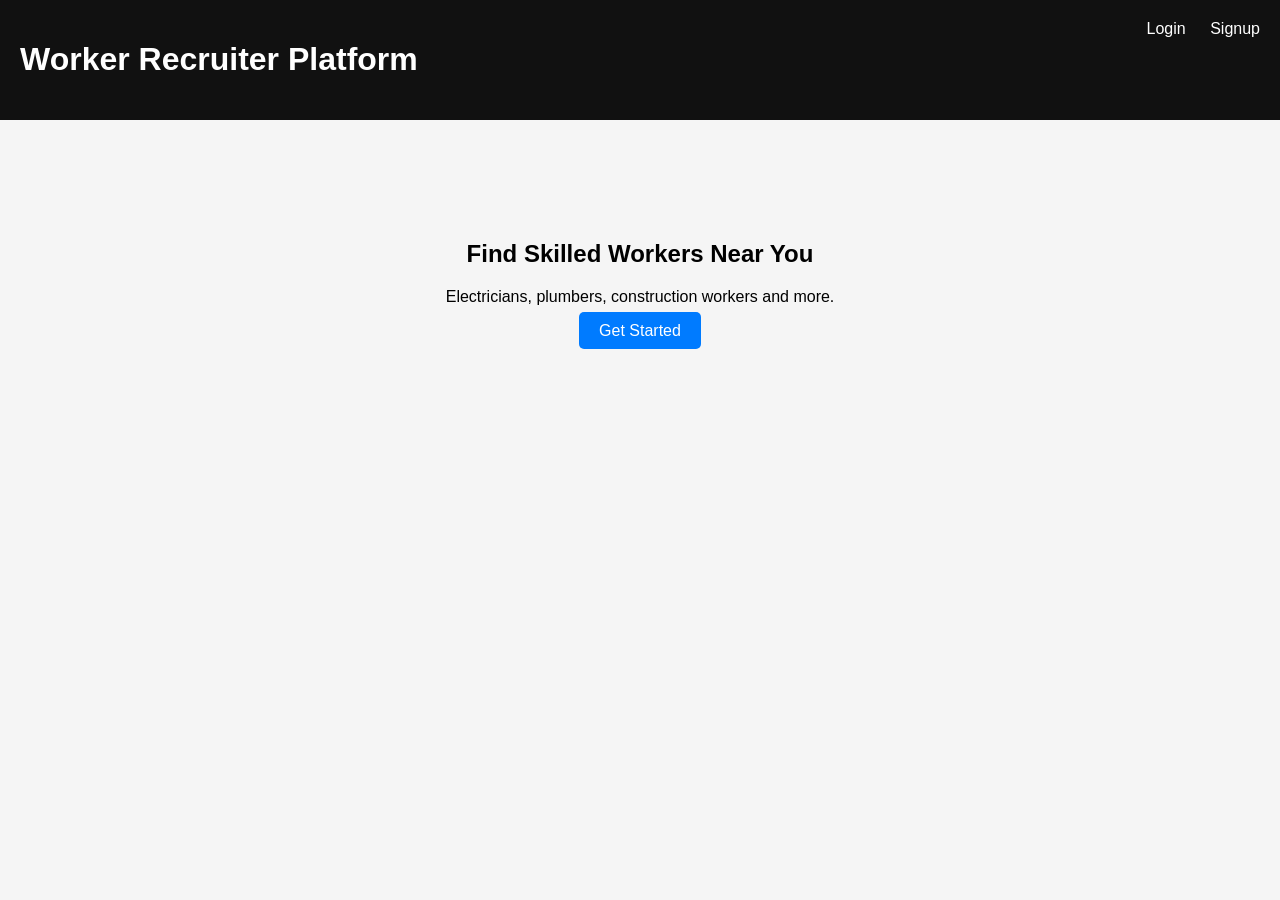
==== templates/index.html @ e12a8c3a "Initial commit" ====
<!DOCTYPE html>
<html>
<head>
<title>Worker Job Platform</title>
<link rel="stylesheet" href="/static/css/style.css">
</head>

<body>

<header>
<h1>Worker Recruiter Platform</h1>

<nav>
<a href="/login">Login</a>
<a href="/signup">Signup</a>
</nav>
</header>

<section class="hero">

<h2>Find Skilled Workers Near You</h2>

<p>Electricians, plumbers, construction workers and more.</p>

<a class="btn" href="/signup">Get Started</a>

</section>

</body>
</html>
---- static/css/style.css ----
body{
font-family:Arial;
margin:0;
background:#f5f5f5;
}

header{
background:#111;
color:white;
padding:20px;
display:flex;
justify-content:space-between;
}

nav a{
color:white;
margin-left:20px;
text-decoration:none;
}

.hero{
text-align:center;
padding:100px;
}

.btn{
background:#007bff;
color:white;
padding:10px 20px;
text-decoration:none;
border-radius:5px;
}

form{
max-width:400px;
margin:auto;
display:flex;
flex-direction:column;
}

input,select{
margin:10px 0;
padding:10px;
}

button{
background:#007bff;
color:white;
padding:10px;
border:none;
}
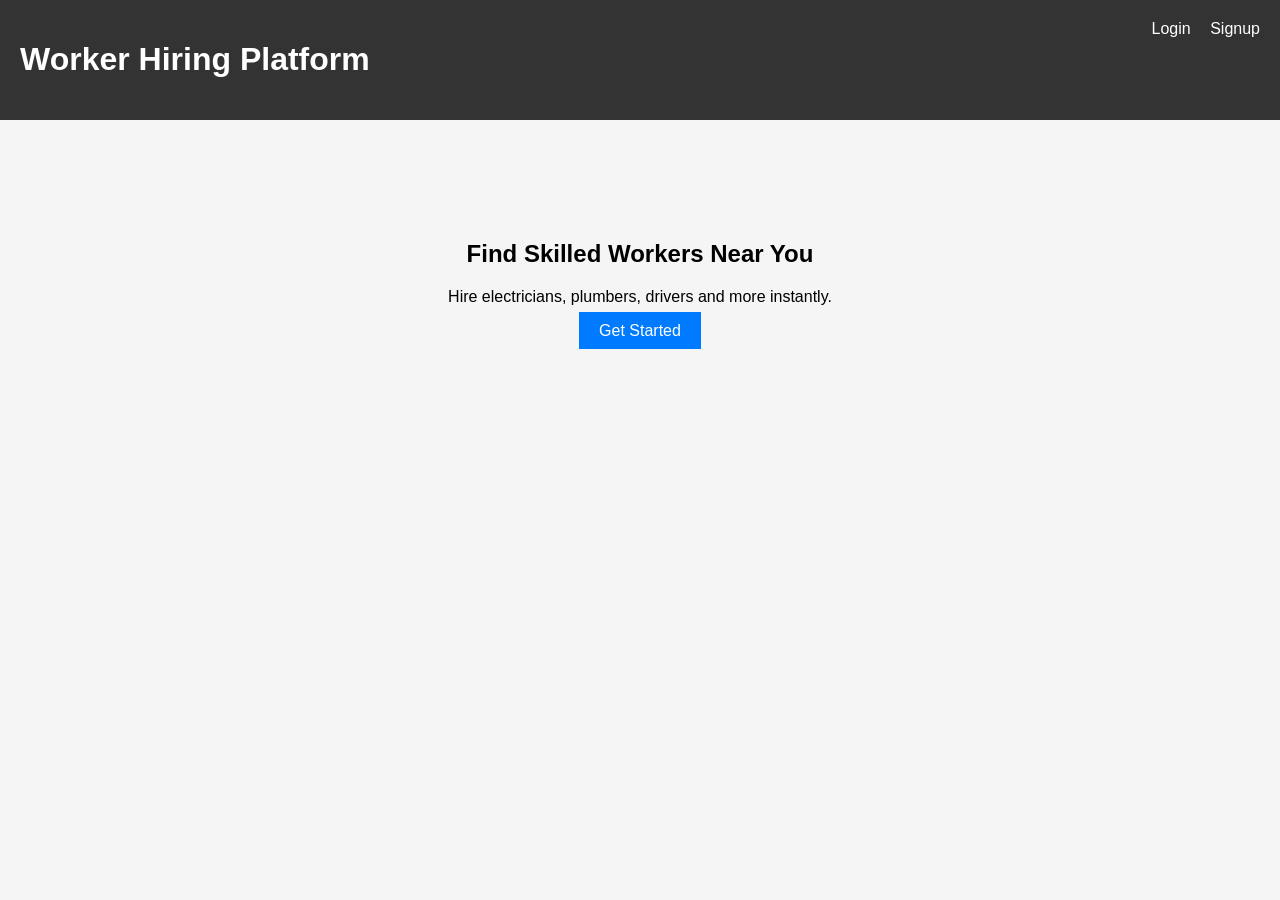
==== commit 0e2f3c07: "worker platform full project" ====
--- a/templates/index.html
+++ b/templates/index.html
@@ -1,26 +1,26 @@
 <!DOCTYPE html>
 <html>
 <head>
-<title>Worker Job Platform</title>
+<title>Worker Platform</title>
 <link rel="stylesheet" href="/static/css/style.css">
 </head>
 
 <body>
 
 <header>
-<h1>Worker Recruiter Platform</h1>
+<h1>Worker Hiring Platform</h1>
 
 <nav>
 <a href="/login">Login</a>
 <a href="/signup">Signup</a>
 </nav>
+
 </header>
 
 <section class="hero">
 
 <h2>Find Skilled Workers Near You</h2>
-
-<p>Electricians, plumbers, construction workers and more.</p>
+<p>Hire electricians, plumbers, drivers and more instantly.</p>
 
 <a class="btn" href="/signup">Get Started</a>
 
--- a/static/css/style.css
+++ b/static/css/style.css
@@ -1,20 +1,21 @@
 body{
-font-family:Arial;
+font-family: Arial;
 margin:0;
+padding:0;
 background:#f5f5f5;
 }
 
 header{
-background:#111;
+display:flex;
+justify-content:space-between;
+background:#333;
 color:white;
 padding:20px;
-display:flex;
-justify-content:space-between;
 }
 
 nav a{
 color:white;
-margin-left:20px;
+margin-left:15px;
 text-decoration:none;
 }
 
@@ -28,24 +29,4 @@
 color:white;
 padding:10px 20px;
 text-decoration:none;
-border-radius:5px;
 }
-
-form{
-max-width:400px;
-margin:auto;
-display:flex;
-flex-direction:column;
-}
-
-input,select{
-margin:10px 0;
-padding:10px;
-}
-
-button{
-background:#007bff;
-color:white;
-padding:10px;
-border:none;
-}
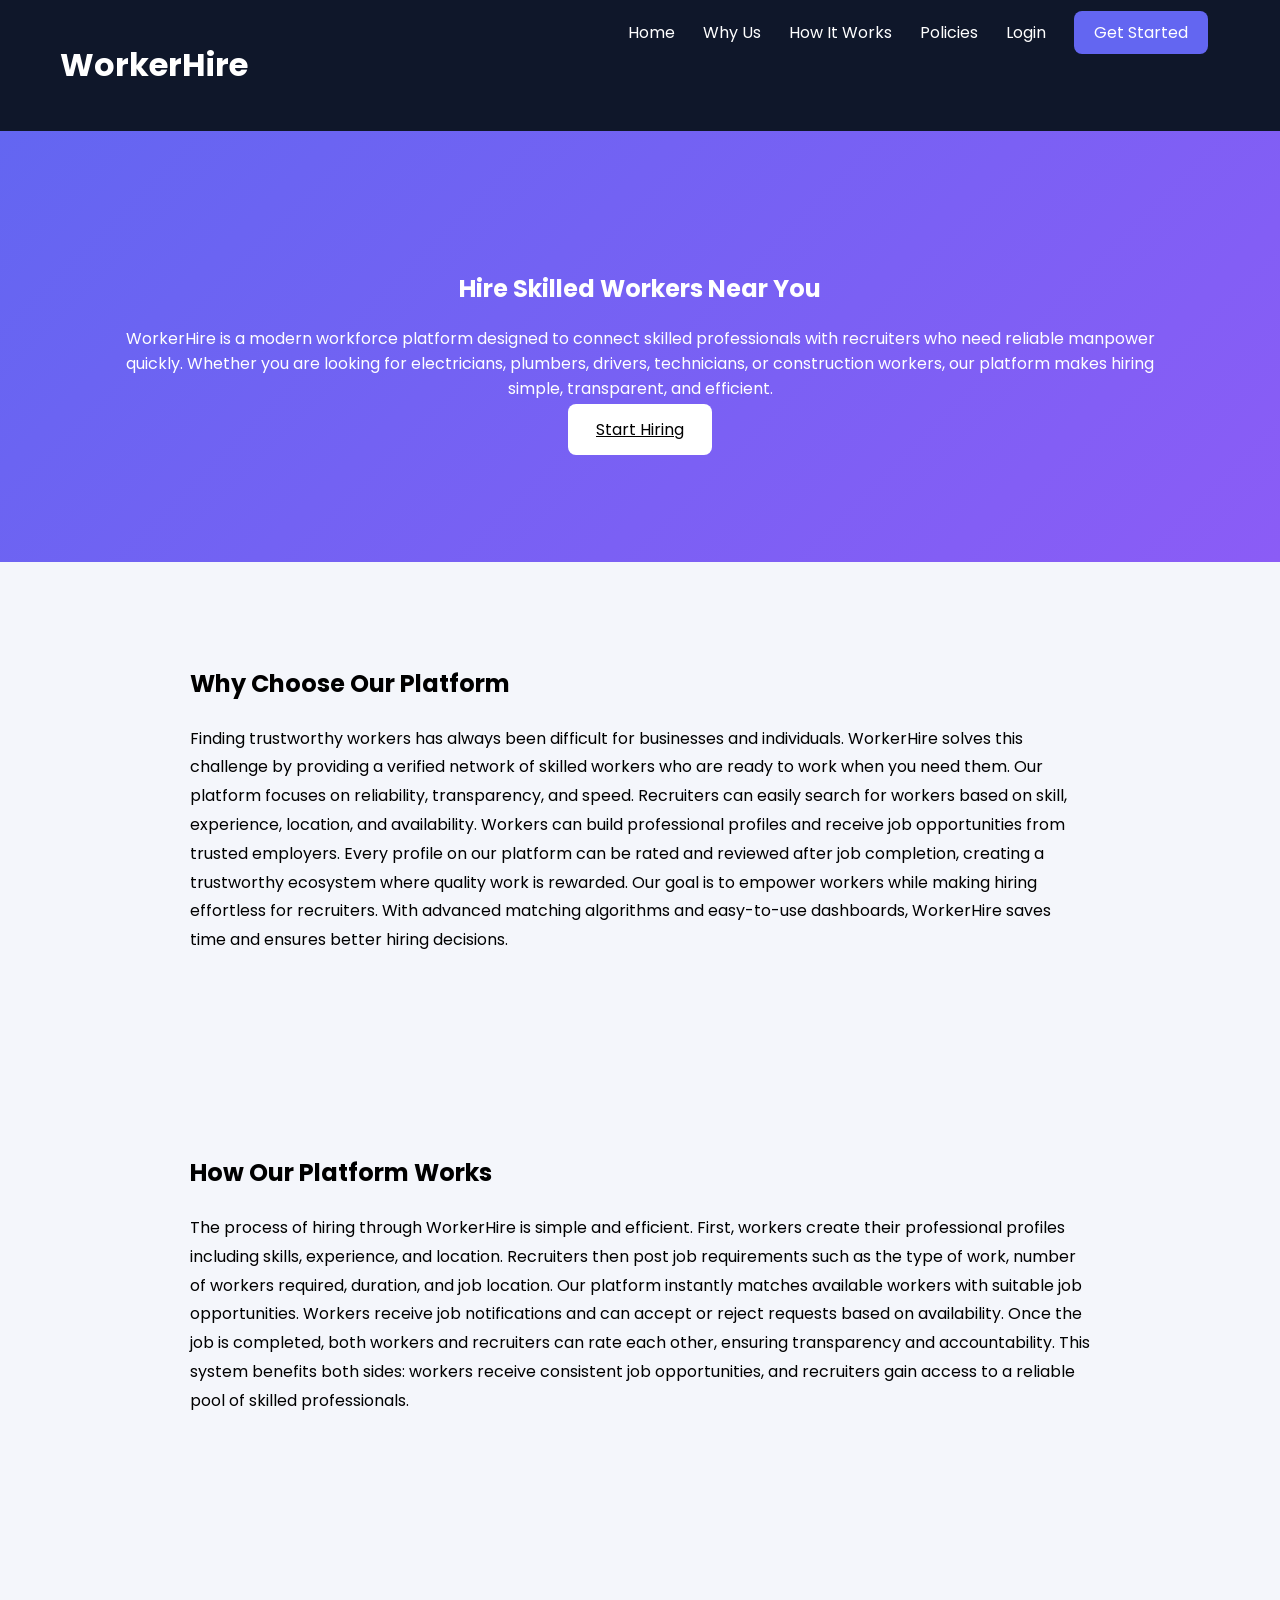
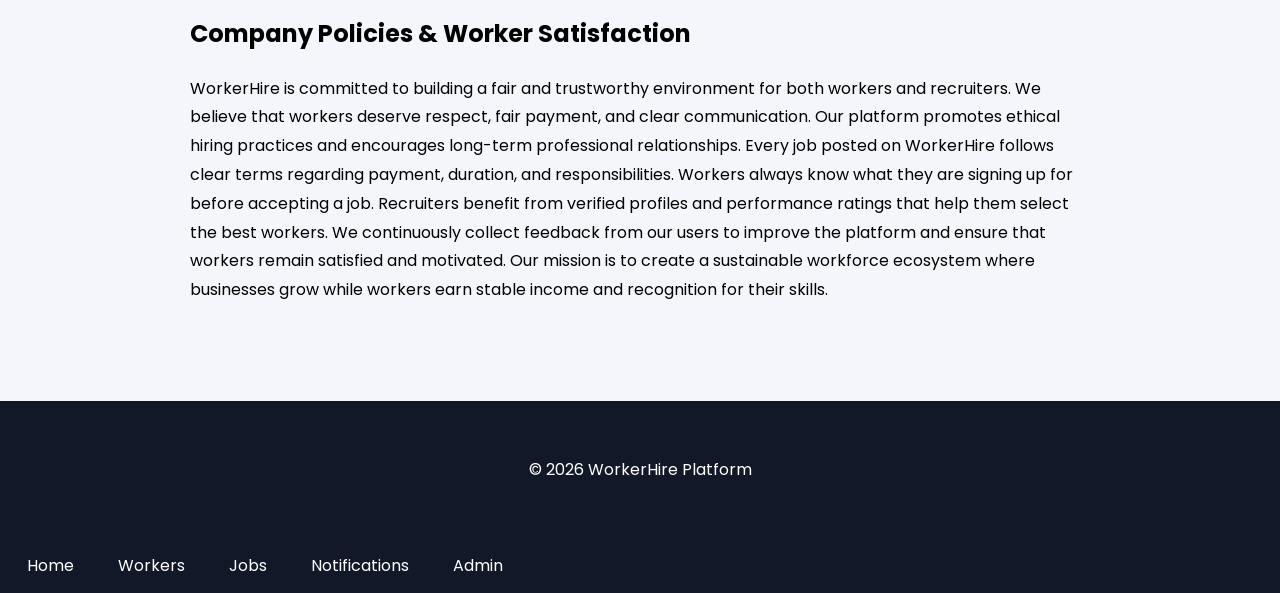
==== commit 56388699: "Full worker hiring platform project" ====
--- a/templates/index.html
+++ b/templates/index.html
@@ -1,30 +1,114 @@
 <!DOCTYPE html>
 <html>
 <head>
-<title>Worker Platform</title>
+
+<title>WorkerHire Platform</title>
+
 <link rel="stylesheet" href="/static/css/style.css">
+
+<link href="https://fonts.googleapis.com/css2?family=Poppins:wght@300;500;700&display=swap" rel="stylesheet">
+
 </head>
 
 <body>
 
 <header>
-<h1>Worker Hiring Platform</h1>
+
+<h1 class="logo">WorkerHire</h1>
 
 <nav>
+
+<a href="/">Home</a>
+<a href="#why">Why Us</a>
+<a href="#how">How It Works</a>
+<a href="#policy">Policies</a>
 <a href="/login">Login</a>
-<a href="/signup">Signup</a>
+<a href="/signup" class="btn">Get Started</a>
+
 </nav>
 
 </header>
 
+
 <section class="hero">
 
-<h2>Find Skilled Workers Near You</h2>
-<p>Hire electricians, plumbers, drivers and more instantly.</p>
+<h2>Hire Skilled Workers Near You</h2>
 
-<a class="btn" href="/signup">Get Started</a>
+<p>
+
+WorkerHire is a modern workforce platform designed to connect skilled professionals with recruiters who need reliable manpower quickly. Whether you are looking for electricians, plumbers, drivers, technicians, or construction workers, our platform makes hiring simple, transparent, and efficient.
+
+</p>
+
+<a href="/signup" class="cta">Start Hiring</a>
 
 </section>
 
+
+<section id="why" class="section">
+
+<h2>Why Choose Our Platform</h2>
+
+<p>
+
+Finding trustworthy workers has always been difficult for businesses and individuals. WorkerHire solves this challenge by providing a verified network of skilled workers who are ready to work when you need them. Our platform focuses on reliability, transparency, and speed.
+
+Recruiters can easily search for workers based on skill, experience, location, and availability. Workers can build professional profiles and receive job opportunities from trusted employers. Every profile on our platform can be rated and reviewed after job completion, creating a trustworthy ecosystem where quality work is rewarded.
+
+Our goal is to empower workers while making hiring effortless for recruiters. With advanced matching algorithms and easy-to-use dashboards, WorkerHire saves time and ensures better hiring decisions.
+
+</p>
+
+</section>
+
+
+<section id="how" class="section">
+
+<h2>How Our Platform Works</h2>
+
+<p>
+
+The process of hiring through WorkerHire is simple and efficient. First, workers create their professional profiles including skills, experience, and location. Recruiters then post job requirements such as the type of work, number of workers required, duration, and job location.
+
+Our platform instantly matches available workers with suitable job opportunities. Workers receive job notifications and can accept or reject requests based on availability. Once the job is completed, both workers and recruiters can rate each other, ensuring transparency and accountability.
+
+This system benefits both sides: workers receive consistent job opportunities, and recruiters gain access to a reliable pool of skilled professionals.
+
+</p>
+
+</section>
+
+
+<section id="policy" class="section">
+
+<h2>Company Policies & Worker Satisfaction</h2>
+
+<p>
+
+WorkerHire is committed to building a fair and trustworthy environment for both workers and recruiters. We believe that workers deserve respect, fair payment, and clear communication. Our platform promotes ethical hiring practices and encourages long-term professional relationships.
+
+Every job posted on WorkerHire follows clear terms regarding payment, duration, and responsibilities. Workers always know what they are signing up for before accepting a job. Recruiters benefit from verified profiles and performance ratings that help them select the best workers.
+
+We continuously collect feedback from our users to improve the platform and ensure that workers remain satisfied and motivated. Our mission is to create a sustainable workforce ecosystem where businesses grow while workers earn stable income and recognition for their skills.
+
+</p>
+
+</section>
+
+
+<footer>
+
+<p>© 2026 WorkerHire Platform</p>
+
+</footer>
+<nav class="navbar">
+
+<a href="/">Home</a>
+<a href="/workers">Workers</a>
+<a href="/jobs">Jobs</a>
+<a href="/notifications">Notifications</a>
+<a href="/admin">Admin</a>
+
+</nav>
 </body>
 </html>
--- a/static/css/style.css
+++ b/static/css/style.css
@@ -1,32 +1,101 @@
 body{
-font-family: Arial;
+font-family:Poppins;
 margin:0;
-padding:0;
-background:#f5f5f5;
+background:#f4f6fb;
 }
 
 header{
 display:flex;
 justify-content:space-between;
-background:#333;
+padding:20px 60px;
+background:#0f172a;
 color:white;
-padding:20px;
 }
 
 nav a{
 color:white;
-margin-left:15px;
+margin:0 12px;
 text-decoration:none;
 }
 
-.hero{
-text-align:center;
-padding:100px;
+.btn{
+background:#6366f1;
+padding:10px 20px;
+border-radius:8px;
 }
 
-.btn{
-background:#007bff;
+.hero{
+padding:120px;
+text-align:center;
+background:linear-gradient(135deg,#6366f1,#8b5cf6);
 color:white;
-padding:10px 20px;
+}
+
+.cta{
+background:white;
+color:black;
+padding:14px 28px;
+border-radius:8px;
+}
+
+.section{
+padding:80px;
+max-width:900px;
+margin:auto;
+line-height:1.8;
+}
+
+footer{
+text-align:center;
+padding:40px;
+background:#111827;
+color:white;
+}
+
+.dashboard{
+
+display:flex;
+gap:30px;
+margin:40px;
+
+}
+
+.card{
+
+background:white;
+padding:30px;
+border-radius:10px;
+box-shadow:0 5px 15px rgba(0,0,0,0.1);
+margin:20px;
+
+}
+
+.navbar{
+
+display:flex;
+gap:20px;
+background:#111827;
+padding:15px;
+color:white;
+
+}
+
+.navbar a{
+
+color:white;
 text-decoration:none;
+
 }
+
+.card{
+
+transition:0.3s;
+
+}
+
+.card:hover{
+
+transform:translateY(-5px);
+box-shadow:0 10px 20px rgba(0,0,0,0.15);
+
+}
